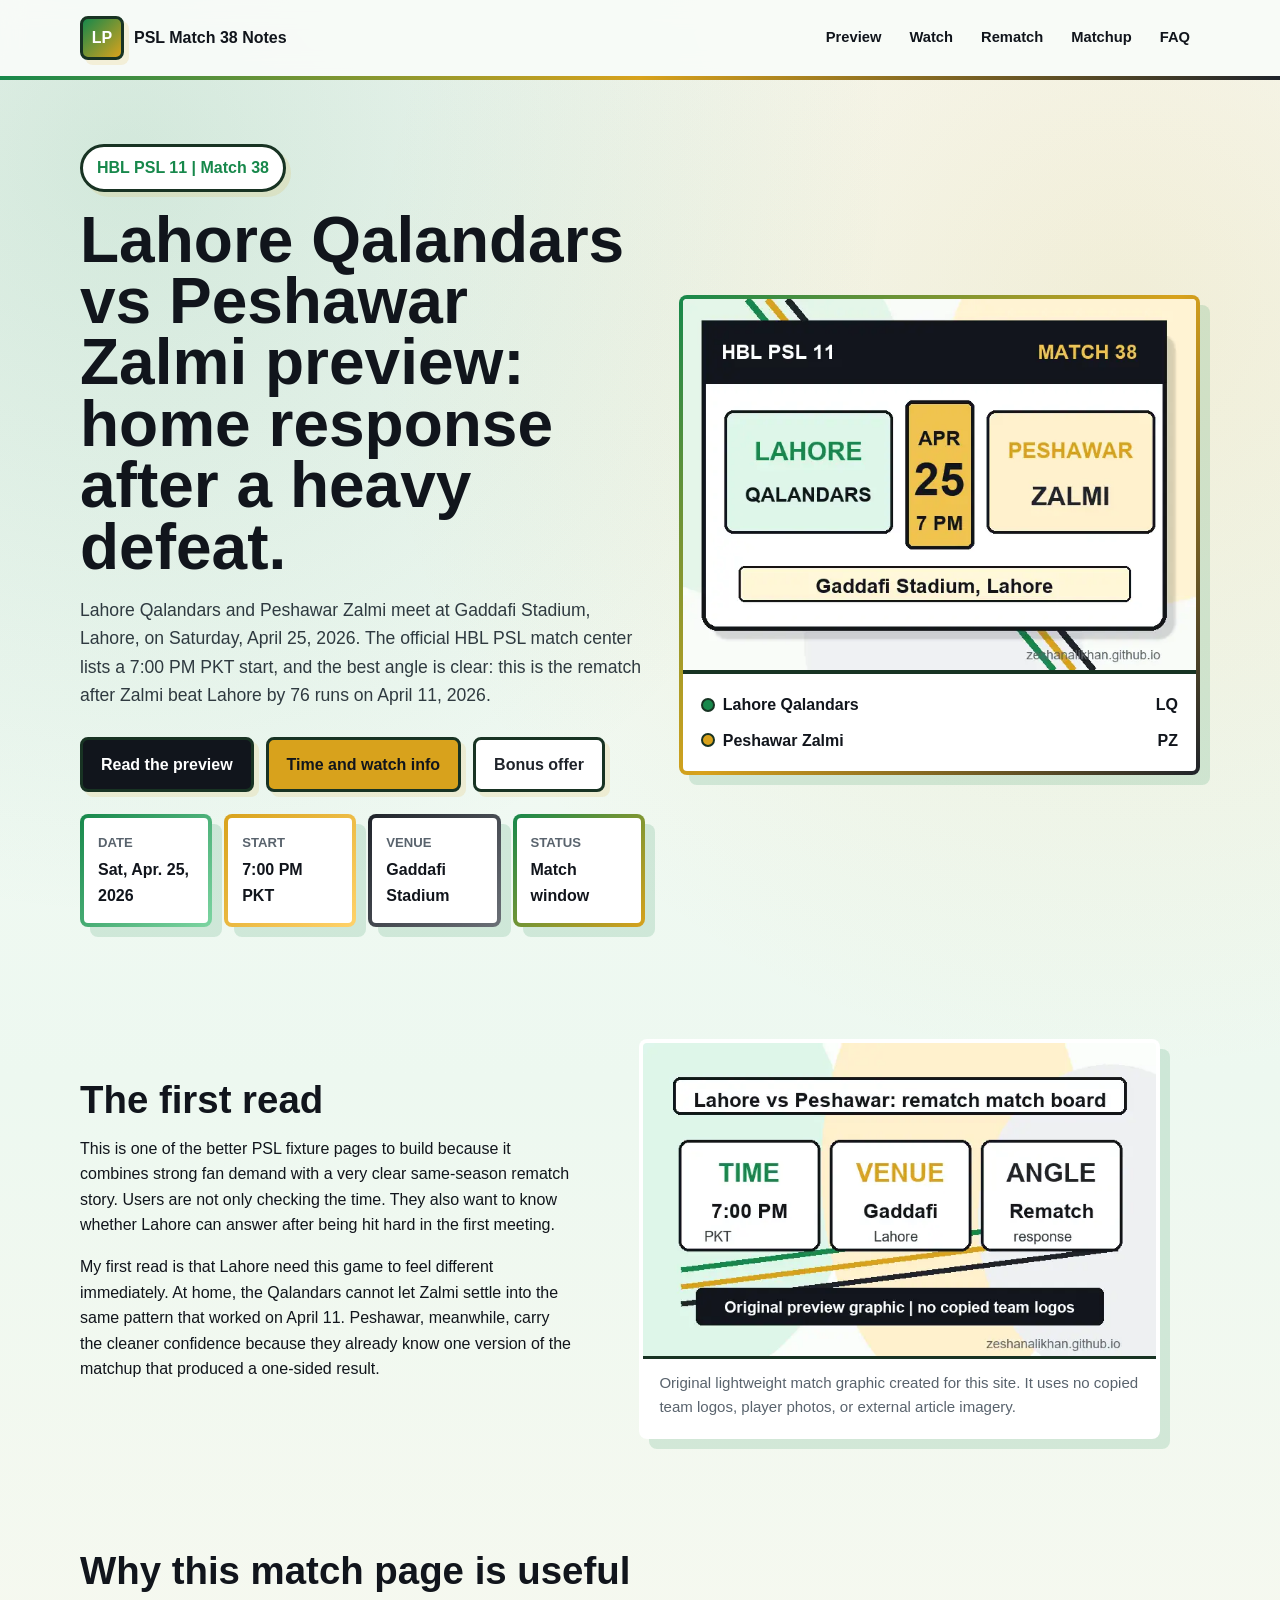
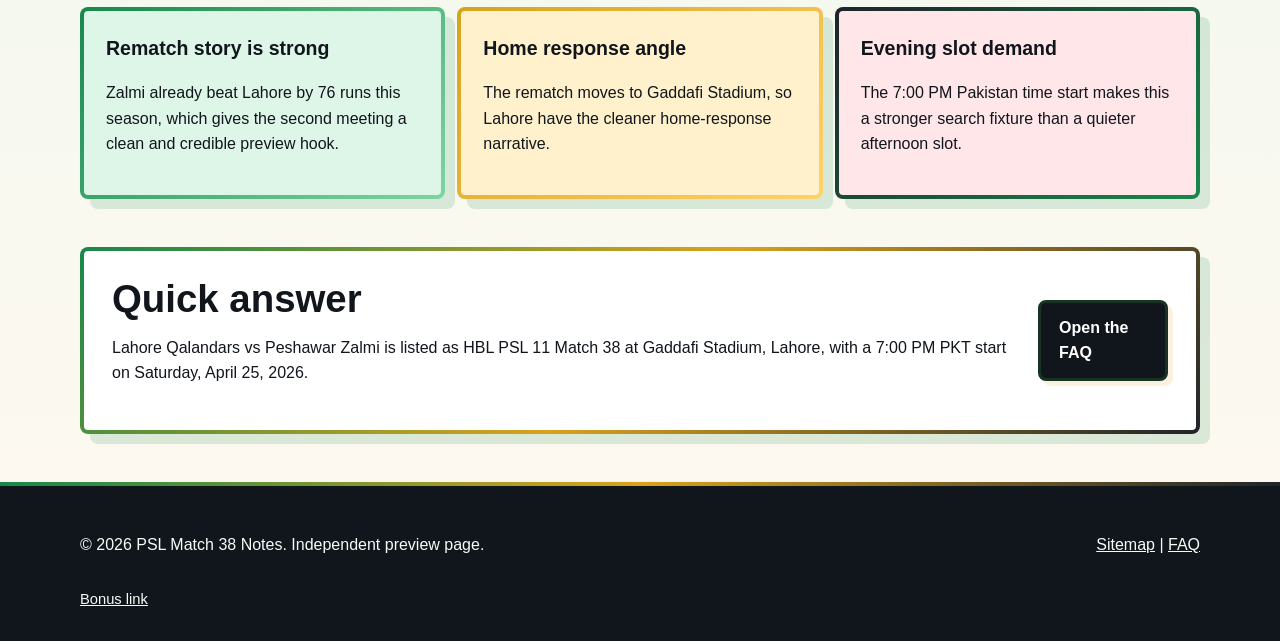
==== index.html @ d8b2b992 "Build Lahore Peshawar PSL preview site" ====
<!doctype html>
<html lang="en">
  <head>
    <meta charset="utf-8">
    <meta name="viewport" content="width=device-width, initial-scale=1">
    <meta name="google-site-verification" content="zPeMqoo2h3M_oqIertTkiu1rAj5quQBwW_J42bXbuFM">
    <title>Lahore Qalandars vs Peshawar Zalmi PSL 2026 Preview</title>
    <meta name="description" content="Original Lahore Qalandars vs Peshawar Zalmi HBL PSL 11 preview with match time, Gaddafi Stadium venue notes, rematch story, and matchup angles.">
    <link rel="canonical" href="https://zeshanalikhan.github.io/lahore-qalandars-peshawar-zalmi-psl-preview/">
    <meta property="og:title" content="Lahore Qalandars vs Peshawar Zalmi PSL 2026 Preview">
    <meta property="og:description" content="Lahore Qalandars meet Peshawar Zalmi in HBL PSL 11 Match 38 at Gaddafi Stadium, Lahore.">
    <meta property="og:type" content="website">
    <meta property="og:url" content="https://zeshanalikhan.github.io/lahore-qalandars-peshawar-zalmi-psl-preview/">
    <meta property="og:image" content="https://zeshanalikhan.github.io/lahore-qalandars-peshawar-zalmi-psl-preview/assets/images/lahore-zalmi-hero.webp">
    <meta name="twitter:card" content="summary_large_image">
    <link rel="stylesheet" href="styles.css">
    <script type="application/ld+json">
      {
        "@context": "https://schema.org",
        "@type": "SportsEvent",
        "name": "Lahore Qalandars vs Peshawar Zalmi",
        "startDate": "2026-04-25T19:00:00+05:00",
        "eventStatus": "https://schema.org/EventScheduled",
        "eventAttendanceMode": "https://schema.org/OfflineEventAttendanceMode",
        "location": {
          "@type": "Place",
          "name": "Gaddafi Stadium",
          "address": {
            "@type": "PostalAddress",
            "addressLocality": "Lahore",
            "addressCountry": "PK"
          }
        },
        "homeTeam": {"@type": "SportsTeam", "name": "Lahore Qalandars"},
        "awayTeam": {"@type": "SportsTeam", "name": "Peshawar Zalmi"},
        "sport": "Cricket"
      }
    </script>
  </head>
  <body>
    <a class="skip-link" href="#main">Skip to content</a>
    <header class="site-header">
      <div class="nav-wrap">
        <a class="brand" href="index.html" aria-label="Lahore Peshawar PSL preview home">
          <span class="brand-mark">LP</span>
          <span>PSL Match 38 Notes</span>
        </a>
        <nav class="nav-links" aria-label="Main navigation">
          <a href="pages/match-preview.html">Preview</a>
          <a href="pages/how-to-watch.html">Watch</a>
          <a href="pages/rematch-story.html">Rematch</a>
          <a href="pages/matchup-notes.html">Matchup</a>
          <a href="pages/game-faq.html">FAQ</a>
        </nav>
      </div>
    </header>

    <main id="main">
      <section class="hero">
        <div class="hero-inner">
          <div class="hero-copy">
            <span class="eyebrow">HBL PSL 11 | Match 38</span>
            <h1>Lahore Qalandars vs Peshawar Zalmi preview: home response after a heavy defeat.</h1>
            <p class="lede">Lahore Qalandars and Peshawar Zalmi meet at Gaddafi Stadium, Lahore, on Saturday, April 25, 2026. The official HBL PSL match center lists a 7:00 PM PKT start, and the best angle is clear: this is the rematch after Zalmi beat Lahore by 76 runs on April 11, 2026.</p>
            <div class="cta-row">
              <a class="button" href="pages/match-preview.html">Read the preview</a>
              <a class="button secondary" href="pages/how-to-watch.html">Time and watch info</a>
              <a class="button ghost" href="https://www.profitablecpmratenetwork.com/j9f627innq?key=be46e17df9e34aa3b5b8e77e88a34740" rel="nofollow sponsored noopener" target="_blank">Bonus offer</a>
            </div>
            <div class="meta-grid" aria-label="Match quick facts">
              <div class="fact-card"><span>Date</span><strong>Sat, Apr. 25, 2026</strong></div>
              <div class="fact-card"><span>Start</span><strong>7:00 PM PKT</strong></div>
              <div class="fact-card"><span>Venue</span><strong>Gaddafi Stadium</strong></div>
              <div class="fact-card"><span>Status</span><strong data-event-countdown>Checking match window</strong></div>
            </div>
          </div>
          <aside class="hero-card" aria-label="Match card">
            <img src="assets/images/lahore-zalmi-hero.webp" width="720" height="520" alt="Illustrated Lahore Qalandars vs Peshawar Zalmi PSL match card">
            <div class="scoreboard">
              <div class="score-row"><span><span class="team-dot lahore"></span>Lahore Qalandars</span><strong>LQ</strong></div>
              <div class="score-row"><span><span class="team-dot zalmi"></span>Peshawar Zalmi</span><strong>PZ</strong></div>
            </div>
          </aside>
        </div>
      </section>

      <section class="section">
        <div class="two-col">
          <div>
            <h2>The first read</h2>
            <p>This is one of the better PSL fixture pages to build because it combines strong fan demand with a very clear same-season rematch story. Users are not only checking the time. They also want to know whether Lahore can answer after being hit hard in the first meeting.</p>
            <p>My first read is that Lahore need this game to feel different immediately. At home, the Qalandars cannot let Zalmi settle into the same pattern that worked on April 11. Peshawar, meanwhile, carry the cleaner confidence because they already know one version of the matchup that produced a one-sided result.</p>
          </div>
          <figure class="image-frame">
            <img src="assets/images/lahore-zalmi-context.webp" width="720" height="440" alt="Illustrated PSL context board for Lahore Qalandars vs Peshawar Zalmi">
            <figcaption>Original lightweight match graphic created for this site. It uses no copied team logos, player photos, or external article imagery.</figcaption>
          </figure>
        </div>
      </section>

      <section class="section">
        <h2>Why this match page is useful</h2>
        <div class="card-grid">
          <article class="panel">
            <h3>Rematch story is strong</h3>
            <p>Zalmi already beat Lahore by 76 runs this season, which gives the second meeting a clean and credible preview hook.</p>
          </article>
          <article class="panel">
            <h3>Home response angle</h3>
            <p>The rematch moves to Gaddafi Stadium, so Lahore have the cleaner home-response narrative.</p>
          </article>
          <article class="panel">
            <h3>Evening slot demand</h3>
            <p>The 7:00 PM Pakistan time start makes this a stronger search fixture than a quieter afternoon slot.</p>
          </article>
        </div>
      </section>

      <section class="section split-band">
        <div>
          <h2>Quick answer</h2>
          <p>Lahore Qalandars vs Peshawar Zalmi is listed as HBL PSL 11 Match 38 at Gaddafi Stadium, Lahore, with a 7:00 PM PKT start on Saturday, April 25, 2026.</p>
        </div>
        <a class="button" href="pages/game-faq.html">Open the FAQ</a>
      </section>
    </main>

    <footer class="site-footer">
      <div class="footer-inner">
        <p>&copy; <span data-year>2026</span> PSL Match 38 Notes. Independent preview page.</p>
        <p><a href="sitemap.xml">Sitemap</a> | <a href="pages/game-faq.html">FAQ</a></p>
      </div>
      <div class="adsterra-link-wrap">
        <a class="adsterra-link" href="https://www.profitablecpmratenetwork.com/j9f627innq?key=be46e17df9e34aa3b5b8e77e88a34740" rel="nofollow sponsored noopener" target="_blank">Bonus link</a>
      </div>
    </footer>
    <script src="app.js" defer></script>
  </body>
</html>
---- styles.css ----
:root {
  --ink: #11151c;
  --paper: #f8fbf8;
  --panel: #ffffff;
  --muted: #59636d;
  --line: #183323;
  --lahore: #17884b;
  --zalmi: #d8a21c;
  --charcoal: #1f232a;
  --mint: #ddf6e8;
  --amber: #fff1cc;
  --rose: #ffe6e8;
  --shadow: 10px 10px 0 rgba(23, 136, 75, 0.15);
  --soft-shadow: 5px 5px 0 rgba(216, 162, 28, 0.14);
}

* { box-sizing: border-box; }
html { scroll-behavior: smooth; }

body {
  margin: 0;
  background:
    radial-gradient(circle at 10% 7%, rgba(23, 136, 75, 0.16), transparent 32%),
    radial-gradient(circle at 88% 14%, rgba(216, 162, 28, 0.14), transparent 34%),
    linear-gradient(180deg, #f8fbf8 0%, #edf8f0 48%, #fff9ef 100%);
  color: var(--ink);
  font-family: Arial, Helvetica, sans-serif;
  line-height: 1.6;
}

a { color: inherit; }
img { display: block; max-width: 100%; height: auto; }

.skip-link {
  position: absolute;
  left: 12px;
  top: -80px;
  z-index: 30;
  background: var(--ink);
  color: #fff;
  padding: 10px 14px;
  border-radius: 6px;
}
.skip-link:focus { top: 12px; }

.site-header {
  position: sticky;
  top: 0;
  z-index: 20;
  background: rgba(248, 251, 248, 0.95);
  border-bottom: 4px solid transparent;
  border-image: linear-gradient(90deg, var(--lahore), var(--zalmi), var(--charcoal)) 1;
  backdrop-filter: blur(12px);
}

.nav-wrap, .hero-inner, .section, .footer-inner, .page-shell, .adsterra-link-wrap {
  width: min(1120px, calc(100% - 32px));
  margin: 0 auto;
}

.nav-wrap {
  min-height: 76px;
  display: flex;
  align-items: center;
  justify-content: space-between;
  gap: 22px;
}

.brand {
  display: inline-flex;
  align-items: center;
  gap: 10px;
  text-decoration: none;
  font-weight: 900;
}

.brand-mark {
  width: 44px;
  height: 44px;
  display: inline-grid;
  place-items: center;
  border-radius: 8px;
  background: linear-gradient(135deg, var(--lahore), var(--zalmi));
  color: #fff;
  border: 3px solid var(--line);
  box-shadow: var(--soft-shadow);
}

.nav-links {
  display: flex;
  flex-wrap: wrap;
  justify-content: flex-end;
  gap: 8px;
}
.nav-links a {
  text-decoration: none;
  font-size: 0.92rem;
  font-weight: 800;
  padding: 8px 10px;
  border-radius: 6px;
}
.nav-links a:hover { background: var(--mint); }

.hero { padding: 64px 0 48px; }
.hero-inner {
  display: grid;
  grid-template-columns: minmax(0, 1.04fr) minmax(320px, 0.96fr);
  align-items: center;
  gap: 34px;
}

.eyebrow {
  display: inline-flex;
  align-items: center;
  gap: 8px;
  background: #fff;
  border: 3px solid var(--line);
  border-radius: 999px;
  padding: 8px 14px;
  color: var(--lahore);
  font-weight: 900;
  letter-spacing: 0;
  box-shadow: var(--soft-shadow);
}

h1, h2, h3, p { overflow-wrap: anywhere; }
h1 {
  margin: 18px 0;
  font-size: clamp(2.45rem, 5vw, 5.3rem);
  line-height: 0.96;
  letter-spacing: 0;
}
h2 {
  margin: 0 0 16px;
  font-size: clamp(1.75rem, 3vw, 3rem);
  line-height: 1.04;
}
h3 { margin: 0 0 10px; font-size: 1.22rem; }
.lede { max-width: 66ch; color: #2f3a40; font-size: 1.1rem; }

.cta-row {
  display: flex;
  flex-wrap: wrap;
  gap: 12px;
  margin: 28px 0 22px;
}

.button {
  display: inline-flex;
  min-height: 48px;
  align-items: center;
  justify-content: center;
  padding: 12px 18px;
  border-radius: 8px;
  border: 3px solid var(--line);
  background: var(--ink);
  color: #fff;
  font-weight: 900;
  text-decoration: none;
  box-shadow: var(--soft-shadow);
}
.button.secondary { background: var(--zalmi); color: var(--ink); }
.button.ghost { background: #fff; color: var(--charcoal); }
.button:hover { transform: translate(-1px, -1px); }

.meta-grid, .card-grid {
  display: grid;
  grid-template-columns: repeat(4, minmax(0, 1fr));
  gap: 12px;
}

.fact-card, .panel, .hero-card, .image-frame, .article, .info-list div, .phase-grid section {
  background: var(--panel);
  border: 4px solid transparent;
  border-radius: 8px;
  box-shadow: var(--shadow);
  background-image: linear-gradient(var(--panel), var(--panel)), linear-gradient(135deg, var(--lahore), var(--zalmi), var(--charcoal));
  background-origin: border-box;
  background-clip: padding-box, border-box;
}

.fact-card { padding: 14px; }
.fact-card:nth-child(1) { background-image: linear-gradient(#ffffff, #ffffff), linear-gradient(135deg, var(--lahore), #7dd5a2); }
.fact-card:nth-child(2) { background-image: linear-gradient(#ffffff, #ffffff), linear-gradient(135deg, var(--zalmi), #ffd26a); }
.fact-card:nth-child(3) { background-image: linear-gradient(#ffffff, #ffffff), linear-gradient(135deg, var(--charcoal), #6b7077); }
.fact-card:nth-child(4) { background-image: linear-gradient(#ffffff, #ffffff), linear-gradient(135deg, var(--lahore), var(--zalmi)); }
.fact-card span, .info-list span {
  display: block;
  color: var(--muted);
  font-size: 0.82rem;
  font-weight: 900;
  text-transform: uppercase;
}
.fact-card strong, .info-list strong {
  display: block;
  margin-top: 4px;
  font-size: 1rem;
}

.hero-card { overflow: hidden; }
.scoreboard {
  border-top: 4px solid var(--line);
  padding: 18px;
  display: grid;
  gap: 10px;
}
.score-row {
  display: flex;
  justify-content: space-between;
  gap: 16px;
  align-items: center;
  font-weight: 900;
}
.score-row span { display: inline-flex; align-items: center; gap: 8px; }
.team-dot {
  width: 14px;
  height: 14px;
  border-radius: 50%;
  border: 2px solid var(--line);
}
.team-dot.lahore { background: var(--lahore); }
.team-dot.zalmi { background: var(--zalmi); }

.section { padding: 48px 0; }
.two-col {
  display: grid;
  grid-template-columns: minmax(0, 0.9fr) minmax(300px, 1.1fr);
  gap: 28px;
  align-items: center;
}

.image-frame { overflow: hidden; background: #fff; }
.image-frame figcaption {
  padding: 12px 16px 16px;
  color: var(--muted);
  font-size: 0.94rem;
  border-top: 3px solid var(--line);
}

.card-grid { grid-template-columns: repeat(3, minmax(0, 1fr)); }
.panel { padding: 22px; }
.panel:nth-child(1) { background-image: linear-gradient(var(--mint), var(--mint)), linear-gradient(135deg, var(--lahore), #7dd5a2); }
.panel:nth-child(2) { background-image: linear-gradient(var(--amber), var(--amber)), linear-gradient(135deg, var(--zalmi), #ffd26a); }
.panel:nth-child(3) { background-image: linear-gradient(var(--rose), var(--rose)), linear-gradient(135deg, var(--charcoal), var(--lahore)); }

.split-band {
  display: flex;
  justify-content: space-between;
  gap: 24px;
  align-items: center;
  background: #fff;
  border: 4px solid transparent;
  border-radius: 8px;
  box-shadow: var(--shadow);
  padding: 28px;
  margin-bottom: 48px;
  background-image: linear-gradient(#fff, #fff), linear-gradient(135deg, var(--lahore), var(--zalmi), var(--charcoal));
  background-origin: border-box;
  background-clip: padding-box, border-box;
}

.page-shell { padding: 48px 0; }
.article {
  padding: clamp(22px, 4vw, 46px);
  max-width: 900px;
}
.article h1 { font-size: clamp(2.2rem, 4.4vw, 4.35rem); }
.article p { font-size: 1.06rem; }
.text-link { color: var(--lahore); font-weight: 900; }

.info-list {
  display: grid;
  grid-template-columns: repeat(2, minmax(0, 1fr));
  gap: 12px;
  margin: 22px 0;
}
.info-list div { padding: 16px; box-shadow: var(--soft-shadow); }

.phase-grid {
  display: grid;
  grid-template-columns: repeat(3, minmax(0, 1fr));
  gap: 14px;
  margin: 22px 0;
}
.phase-grid section { padding: 18px; box-shadow: var(--soft-shadow); }
.faq h2 { margin-top: 28px; font-size: 1.55rem; }

.site-footer {
  background: var(--ink);
  color: #f8fbf8;
  padding: 30px 0;
  border-top: 4px solid transparent;
  border-image: linear-gradient(90deg, var(--lahore), var(--zalmi), var(--charcoal)) 1;
}
.footer-inner {
  display: flex;
  justify-content: space-between;
  gap: 18px;
  flex-wrap: wrap;
}
.site-footer a { color: #f8fbf8; }
.adsterra-link-wrap { margin-top: 12px; }
.adsterra-link { color: #f8fbf8; font-size: 0.92rem; }

@media (max-width: 860px) {
  .nav-wrap, .footer-inner, .split-band {
    align-items: flex-start;
    flex-direction: column;
  }
  .hero-inner, .two-col, .meta-grid, .card-grid, .info-list, .phase-grid {
    grid-template-columns: 1fr;
  }
  .hero { padding-top: 36px; }
  .nav-links { justify-content: flex-start; }
}
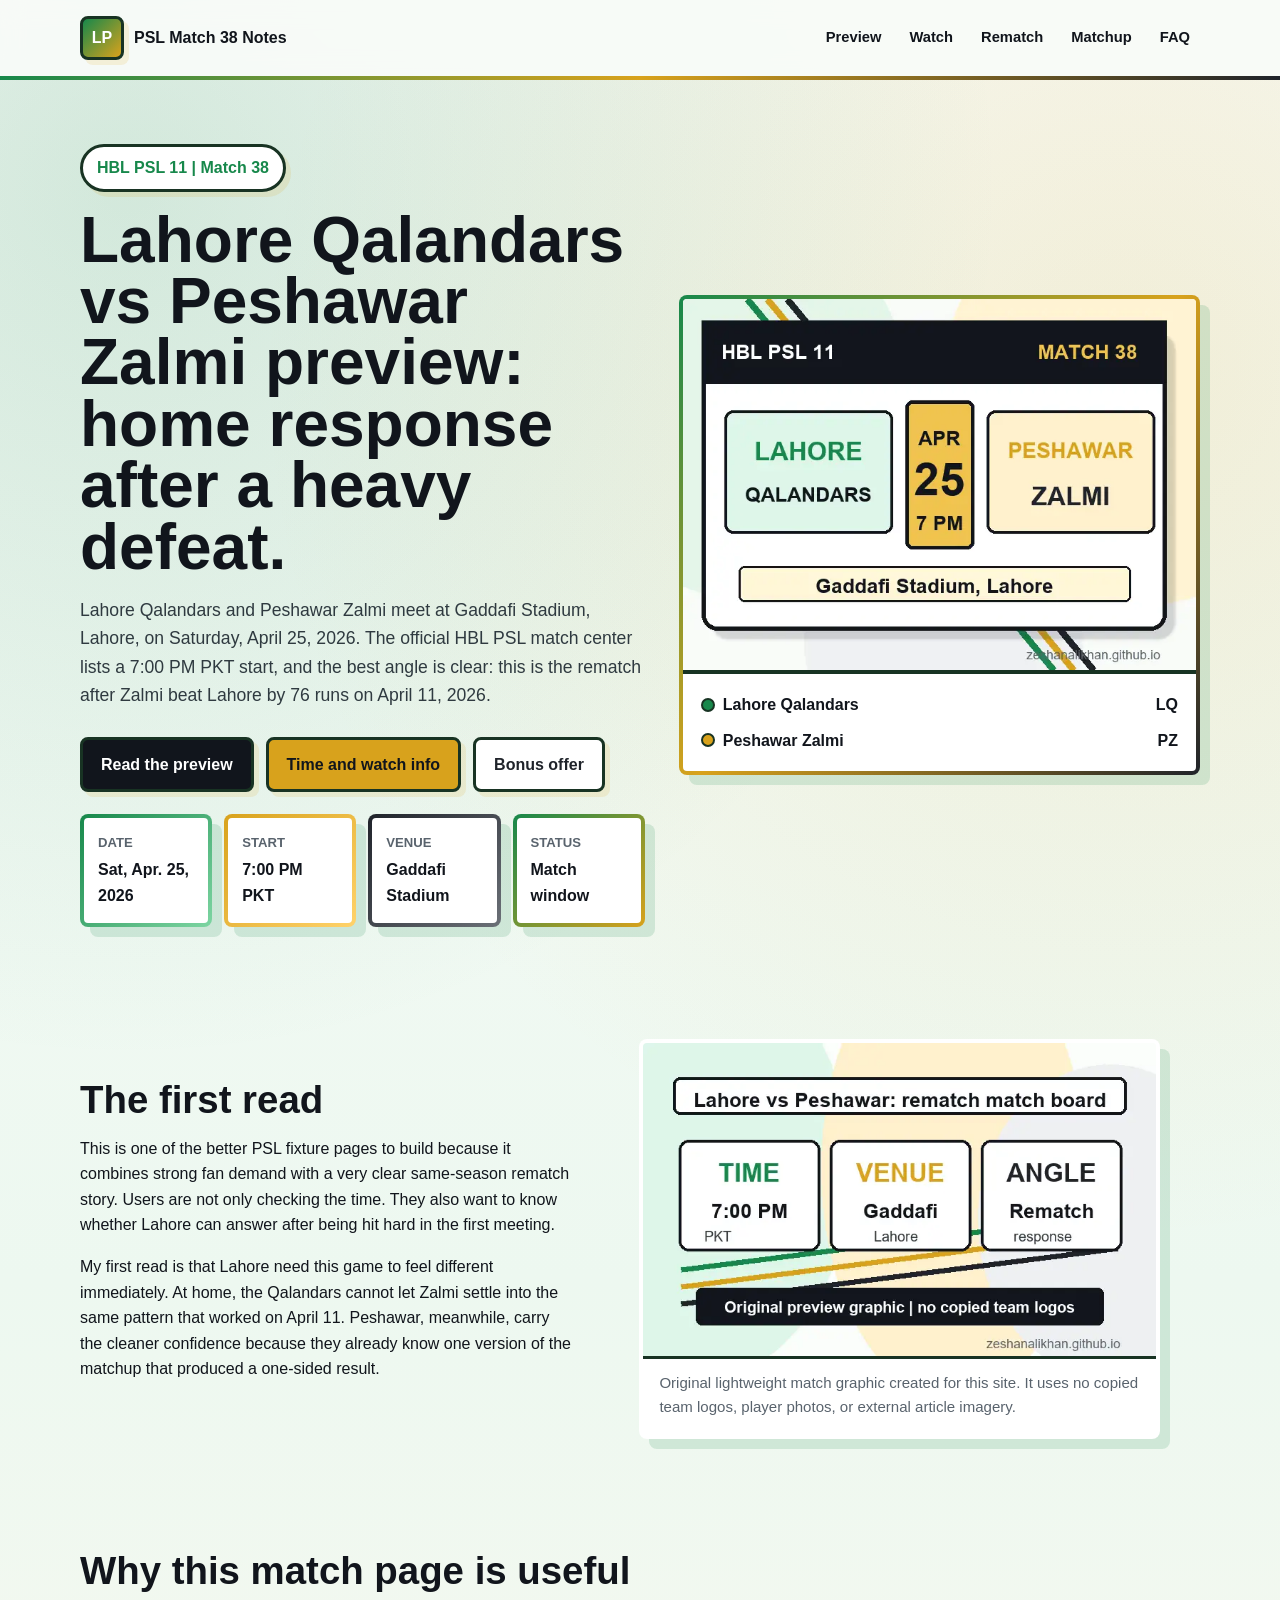
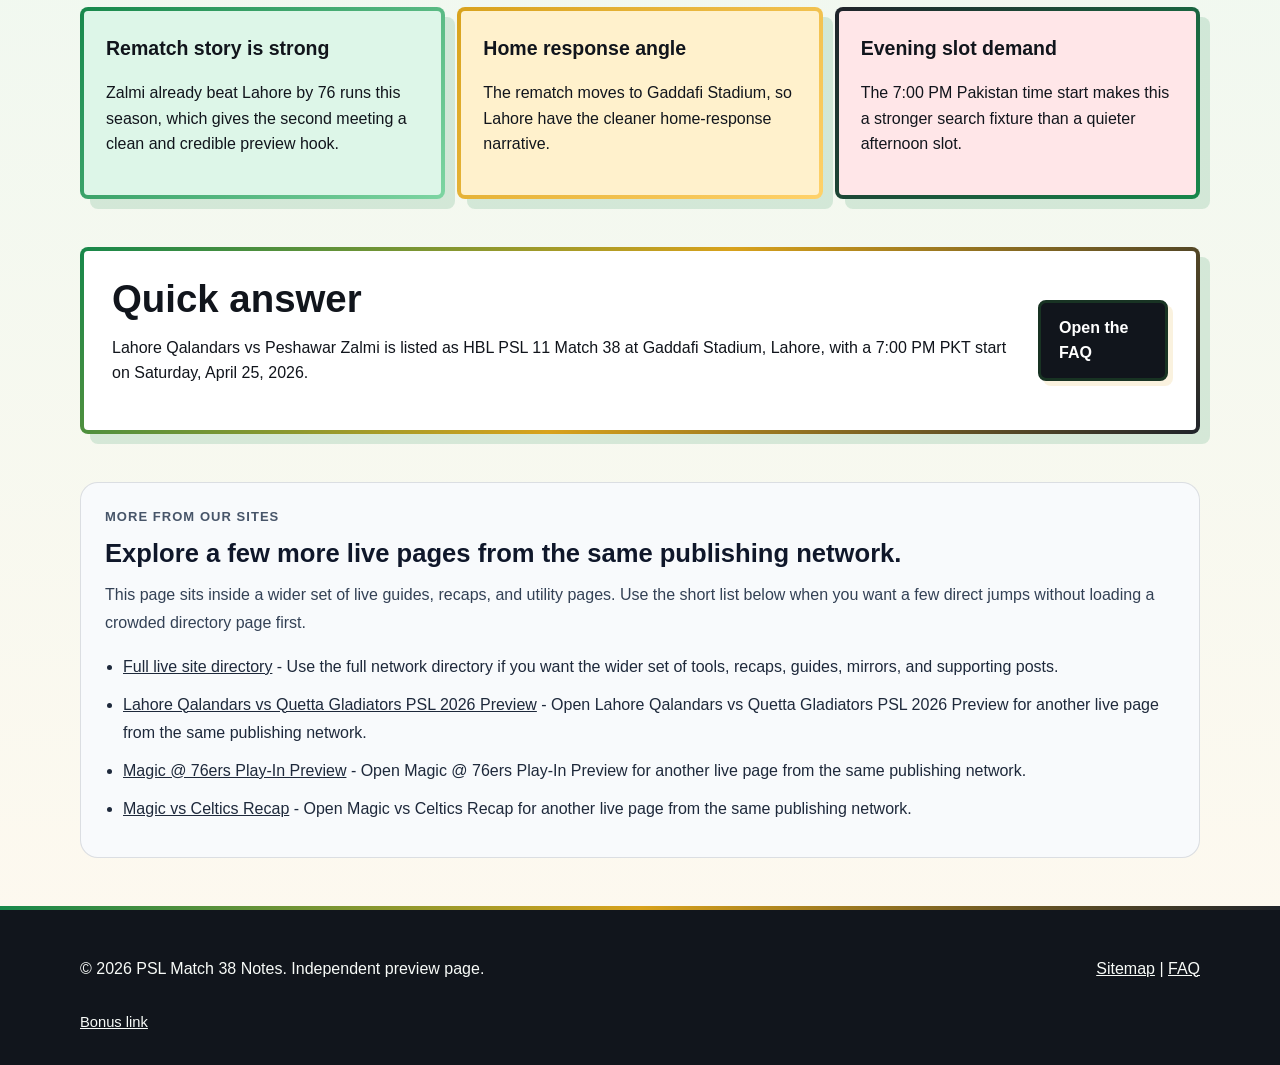
==== commit 062ab431: "Add owned network links" ====
--- a/index.html
+++ b/index.html
@@ -123,6 +123,24 @@
         </div>
         <a class="button" href="pages/game-faq.html">Open the FAQ</a>
       </section>
+
+      <!-- NETWORK_LINKS_START -->
+      <section data-network-links="true" aria-labelledby="network-links-heading" style="padding:0 0 48px;">
+        <div style="width:min(1120px, calc(100% - 32px)); margin:0 auto;">
+          <div style="border:1px solid rgba(15, 23, 42, 0.12); background:#f8fafc; border-radius:18px; padding:24px;">
+            <p style="margin:0 0 10px; font-size:13px; font-weight:800; letter-spacing:0.08em; text-transform:uppercase; color:#475569;">More from our sites</p>
+            <h2 id="network-links-heading" style="margin:0 0 12px; font-size:clamp(1.5rem, 2vw, 1.9rem); line-height:1.2; color:#0f172a;">Explore a few more live pages from the same publishing network.</h2>
+            <p style="margin:0 0 16px; color:#334155; line-height:1.75;">This page sits inside a wider set of live guides, recaps, and utility pages. Use the short list below when you want a few direct jumps without loading a crowded directory page first.</p>
+            <ul style="margin:0; padding-left:18px; color:#1e293b; line-height:1.75;">
+          <li style="margin:0 0 10px;"><a href="https://zeshanalikhan.github.io/creator-app-hub-site/pages/site-directory.html">Full live site directory</a> - Use the full network directory if you want the wider set of tools, recaps, guides, mirrors, and supporting posts.</li>
+          <li style="margin:0 0 10px;"><a href="https://zeshanalikhan.github.io/lahore-qalandars-quetta-gladiators-psl-preview/">Lahore Qalandars vs Quetta Gladiators PSL 2026 Preview</a> - Open Lahore Qalandars vs Quetta Gladiators PSL 2026 Preview for another live page from the same publishing network.</li>
+          <li style="margin:0 0 10px;"><a href="https://zeshanalikhan.github.io/magic-76ers-play-in-preview/">Magic @ 76ers Play-In Preview</a> - Open Magic @ 76ers Play-In Preview for another live page from the same publishing network.</li>
+          <li style="margin:0 0 10px;"><a href="https://zeshanalikhan.github.io/magic-celtics-recap/">Magic vs Celtics Recap</a> - Open Magic vs Celtics Recap for another live page from the same publishing network.</li>
+            </ul>
+          </div>
+        </div>
+      </section>
+      <!-- NETWORK_LINKS_END -->
     </main>
 
     <footer class="site-footer">
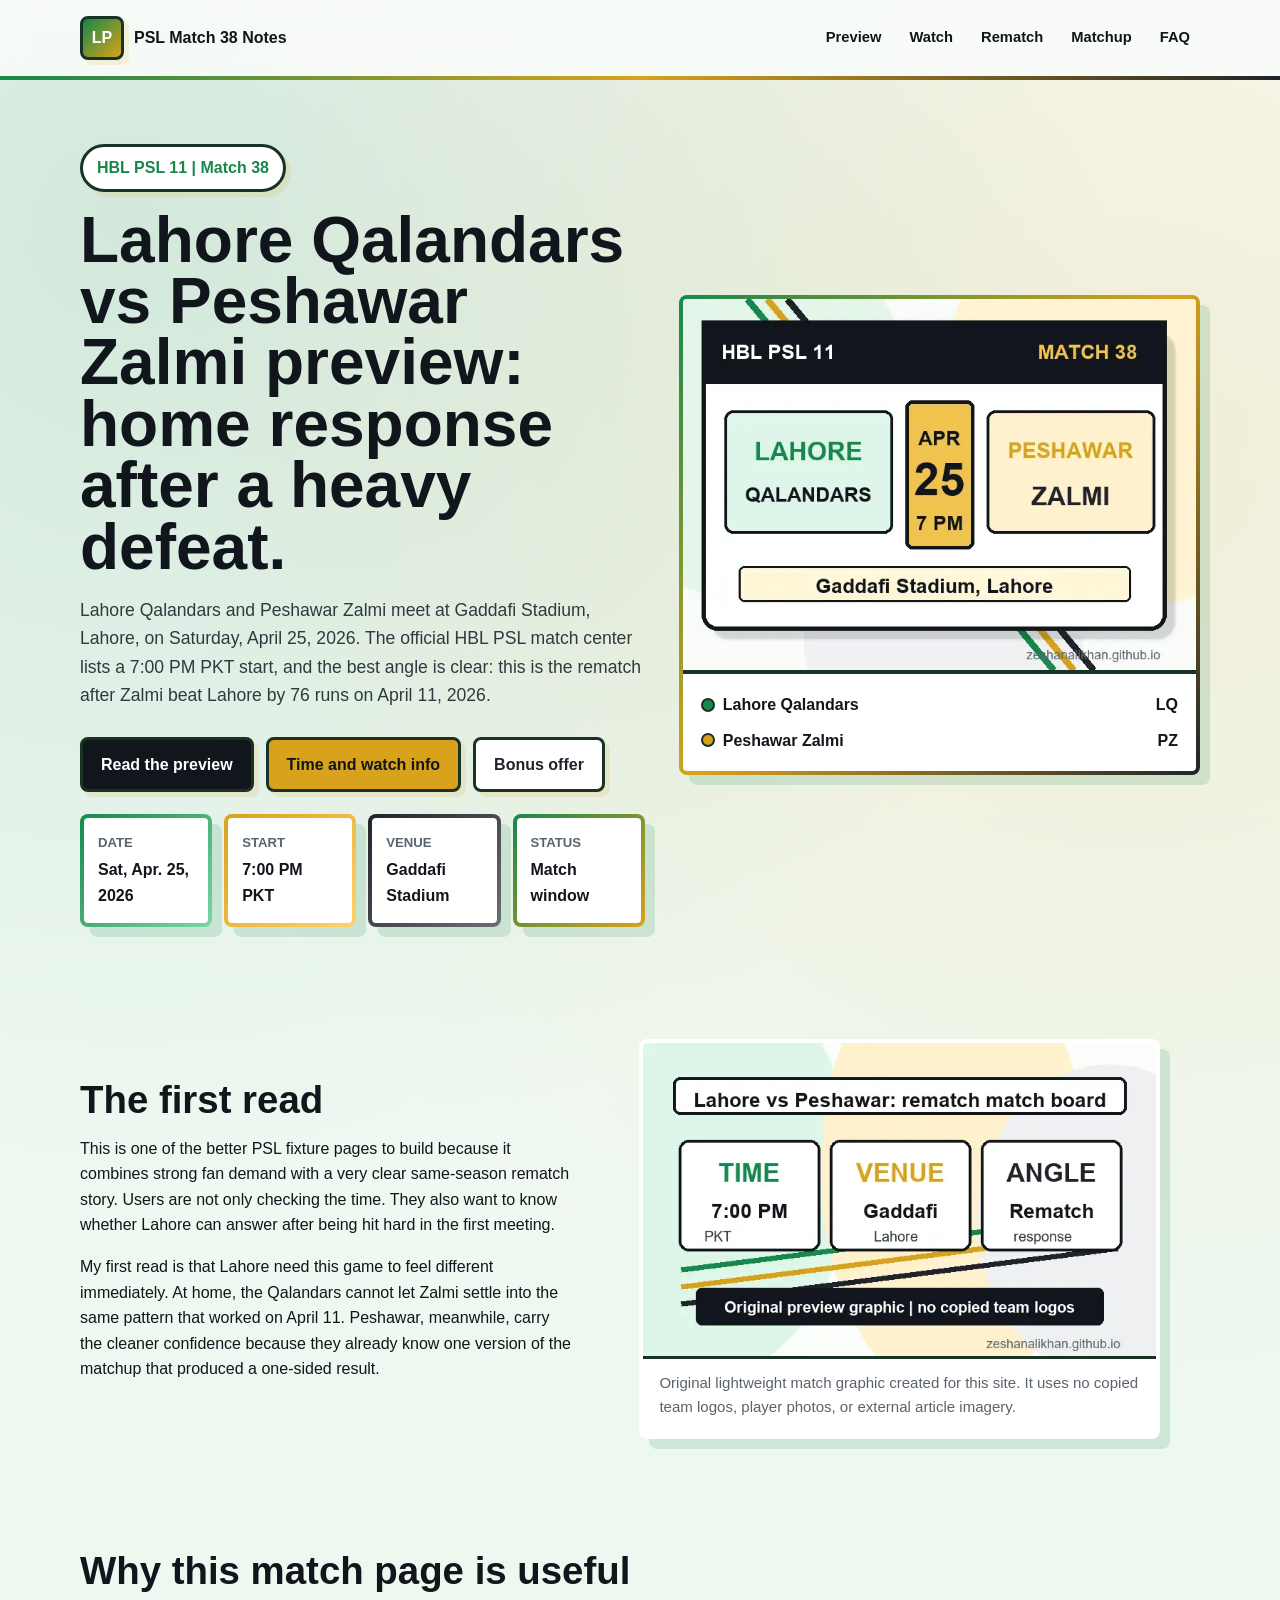
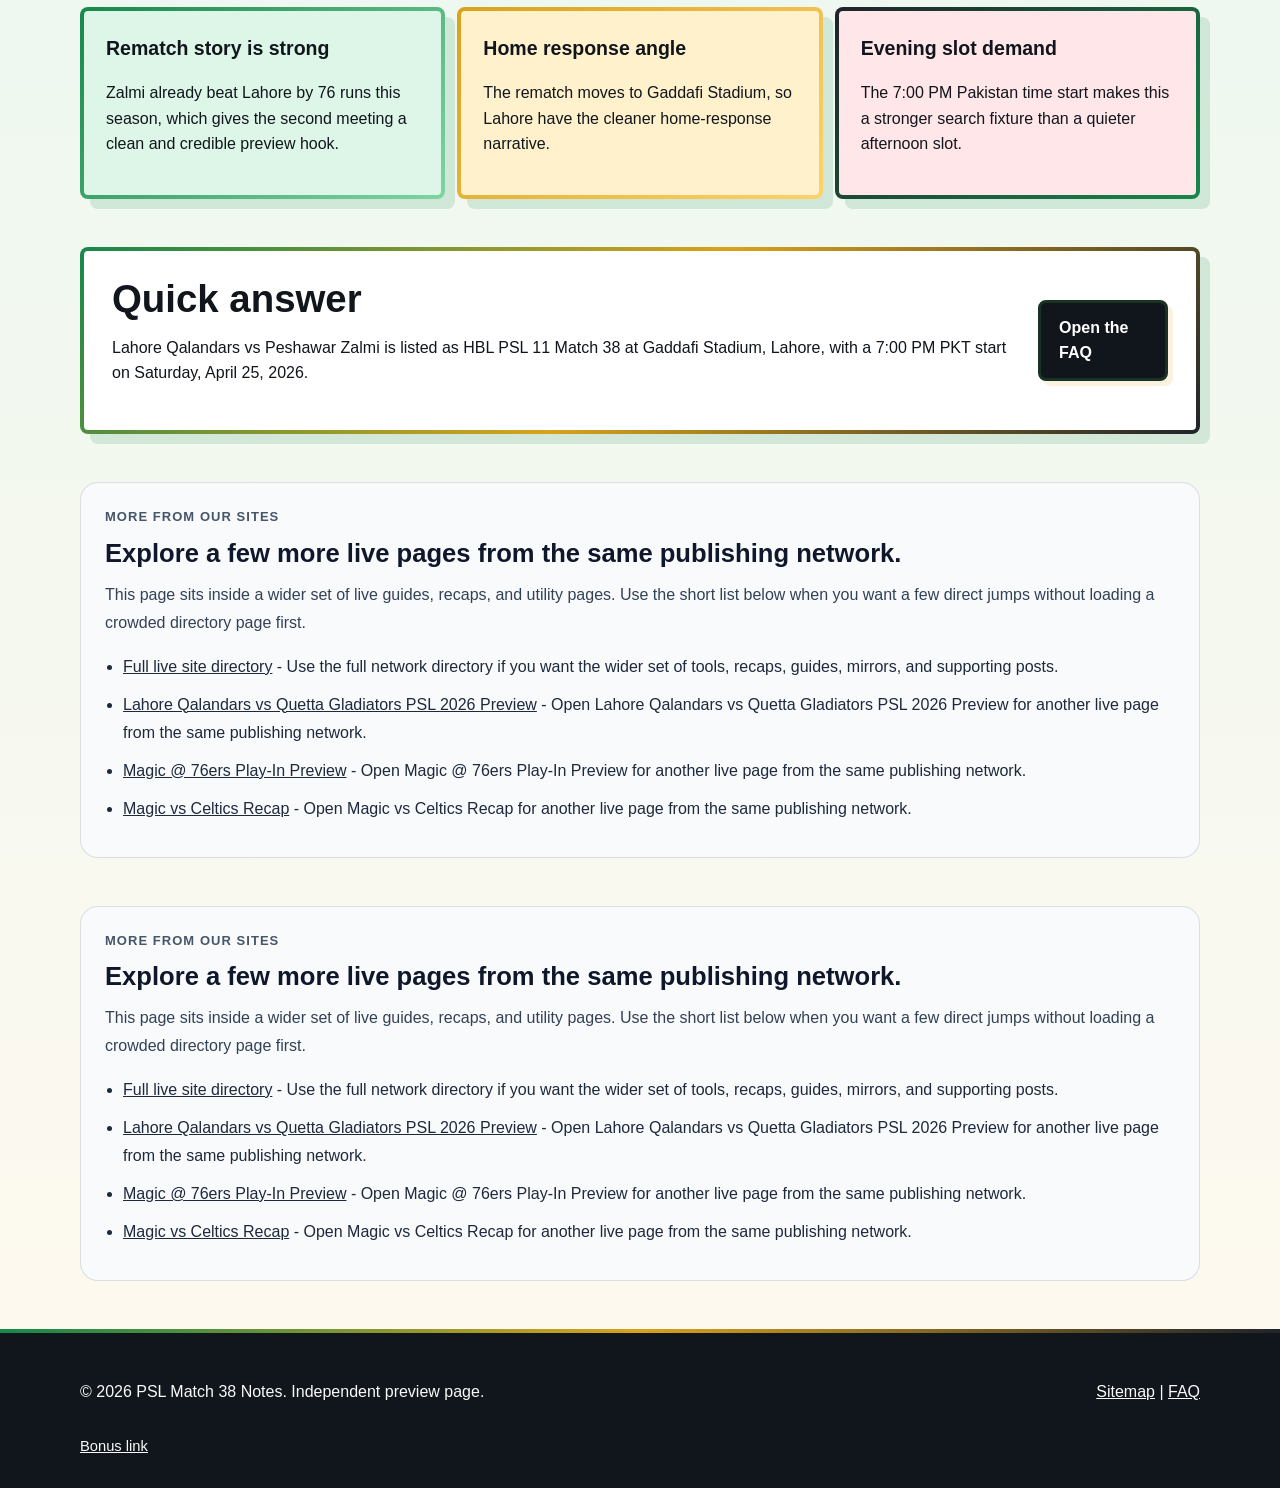
==== commit ce0d6302: "Add owned network links" ====
--- a/index.html
+++ b/index.html
@@ -141,6 +141,24 @@
         </div>
       </section>
       <!-- NETWORK_LINKS_END -->
+    
+      <!-- NETWORK_LINKS_START -->
+      <section data-network-links="true" aria-labelledby="network-links-heading" style="padding:0 0 48px;">
+        <div style="width:min(1120px, calc(100% - 32px)); margin:0 auto;">
+          <div style="border:1px solid rgba(15, 23, 42, 0.12); background:#f8fafc; border-radius:18px; padding:24px;">
+            <p style="margin:0 0 10px; font-size:13px; font-weight:800; letter-spacing:0.08em; text-transform:uppercase; color:#475569;">More from our sites</p>
+            <h2 id="network-links-heading" style="margin:0 0 12px; font-size:clamp(1.5rem, 2vw, 1.9rem); line-height:1.2; color:#0f172a;">Explore a few more live pages from the same publishing network.</h2>
+            <p style="margin:0 0 16px; color:#334155; line-height:1.75;">This page sits inside a wider set of live guides, recaps, and utility pages. Use the short list below when you want a few direct jumps without loading a crowded directory page first.</p>
+            <ul style="margin:0; padding-left:18px; color:#1e293b; line-height:1.75;">
+          <li style="margin:0 0 10px;"><a href="https://zeshanalikhan.github.io/creator-app-hub-site/pages/site-directory.html">Full live site directory</a> - Use the full network directory if you want the wider set of tools, recaps, guides, mirrors, and supporting posts.</li>
+          <li style="margin:0 0 10px;"><a href="https://zeshanalikhan.github.io/lahore-qalandars-quetta-gladiators-psl-preview/">Lahore Qalandars vs Quetta Gladiators PSL 2026 Preview</a> - Open Lahore Qalandars vs Quetta Gladiators PSL 2026 Preview for another live page from the same publishing network.</li>
+          <li style="margin:0 0 10px;"><a href="https://zeshanalikhan.github.io/magic-76ers-play-in-preview/">Magic @ 76ers Play-In Preview</a> - Open Magic @ 76ers Play-In Preview for another live page from the same publishing network.</li>
+          <li style="margin:0 0 10px;"><a href="https://zeshanalikhan.github.io/magic-celtics-recap/">Magic vs Celtics Recap</a> - Open Magic vs Celtics Recap for another live page from the same publishing network.</li>
+            </ul>
+          </div>
+        </div>
+      </section>
+      <!-- NETWORK_LINKS_END -->
     </main>
 
     <footer class="site-footer">
